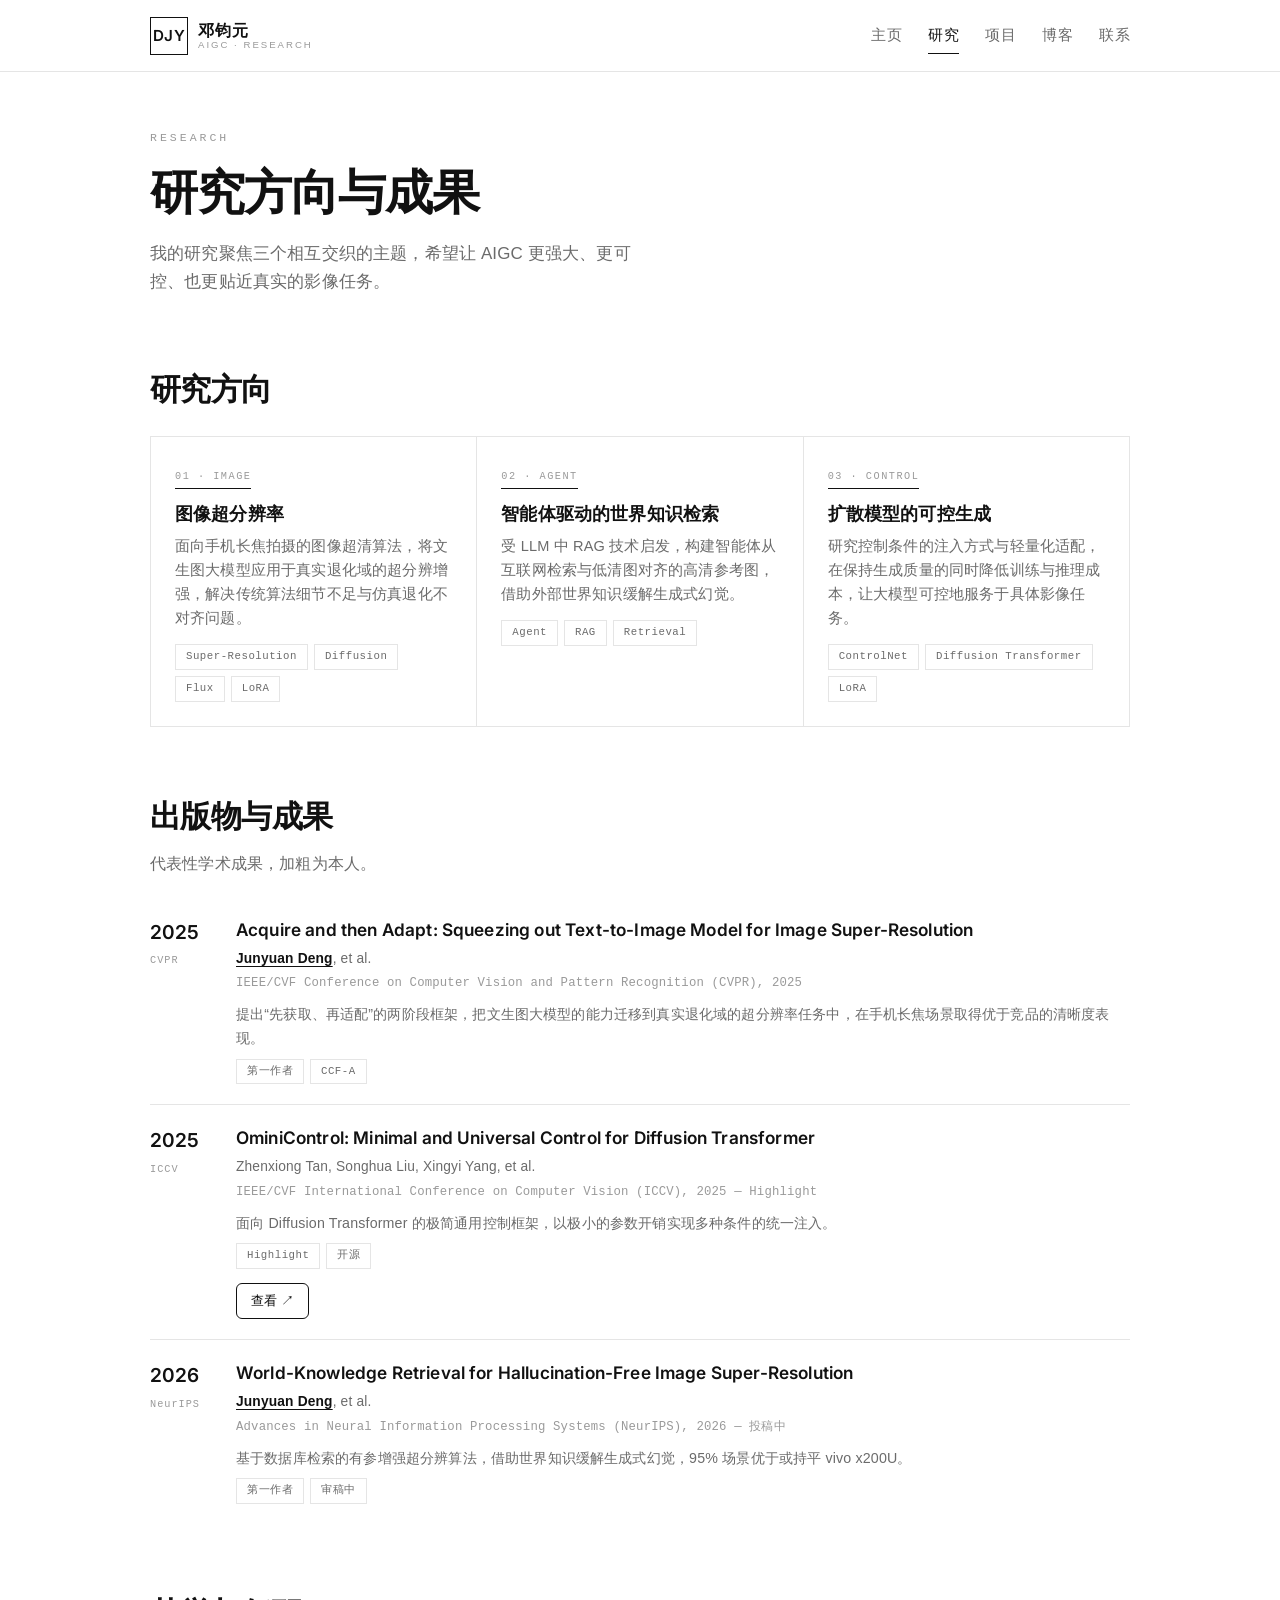
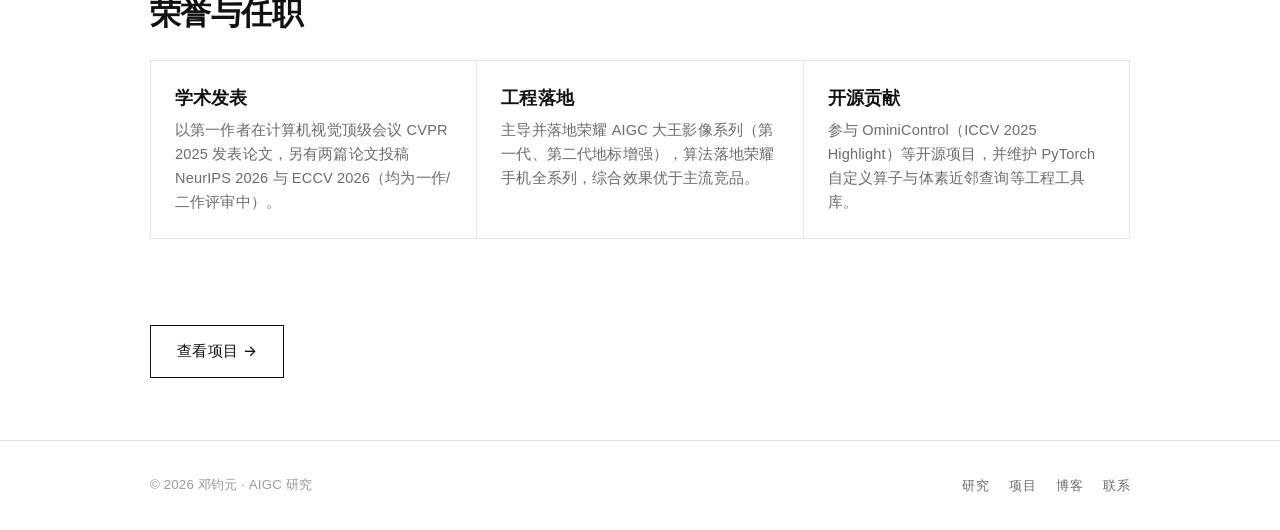
==== research.html @ bbff434f "构建个人主页：白底黑白极简风格静态站点 从参考站 junyuandeng.com 迁移界面与内容结构，适配 GitHub Pages 纯静态托管： - 内容层由后端 /api/content 改为仓库" ====
<!DOCTYPE html>
<html lang="zh-CN">
<head>
  <meta charset="UTF-8">
  <meta name="viewport" content="width=device-width, initial-scale=1.0">
  <title>研究 | {name} · AIGC</title>
  <meta name="description" content="{name}的研究方向与学术成果：图像超分辨率、世界知识检索、扩散模型可控生成，以及 CVPR 2025 等代表性论文。">
  <meta property="og:title" content="研究 | {name} · AIGC">
  <link rel="icon" href="data:image/svg+xml,<svg xmlns='http://www.w3.org/2000/svg' viewBox='0 0 100 100'><rect width='100' height='100' rx='18' fill='%23111'/><text x='50' y='68' font-size='46' text-anchor='middle' fill='%23fff' font-family='monospace'>D</text></svg>">
  <link rel="stylesheet" href="css/style.css">
</head>
<body data-page="research">
  <div id="siteHeader"></div>

  <main class="container">
    <section class="hero" style="padding-bottom:10px;">
      <div class="eyebrow">Research</div>
      <h1 class="hero-title" style="max-width:760px;">研究方向与成果</h1>
      <p class="lead">我的研究聚焦三个相互交织的主题，希望让 AIGC 更强大、更可控、也更贴近真实的影像任务。</p>
    </section>

    <section>
      <div class="section-head">
        <h2>研究方向</h2>
      </div>
      <div class="grid-3" id="researchCards" data-render></div>
    </section>

    <section>
      <div class="section-head">
        <h2>出版物与成果</h2>
        <p>代表性学术成果，加粗为本人。</p>
      </div>
      <div id="publications" data-render></div>
    </section>

    <section>
      <div class="section-head">
        <h2>荣誉与任职</h2>
      </div>
      <div class="grid-3" id="awards" data-render></div>
    </section>

    <section>
      <div class="section-foot">
        <a class="btn btn-ghost" href="projects.html">查看项目 →</a>
      </div>
    </section>
  </main>

  <div id="siteFooter"></div>

  <script src="js/partials.js"></script>
  <script src="js/render.js"></script>
  <script src="js/main.js"></script>
</body>
</html>
---- css/style.css ----
/* ============================================================
   邓钧元 · 个人主页 — 白底黑白极简风格
   主题: 纯白/浅灰底 + 黑白对比 + 大量留白 + 细分割线
   字体: 标题 Inter(几何无衬线) + 正文系统无衬线 + 等宽 mono
   ============================================================ */

@import url('https://fonts.googleapis.com/css2?family=Inter:wght@300;400;500;600;700&display=swap');

:root {
  /* 色板（黑白灰） */
  --bg: #ffffff;
  --bg-soft: #fafafa;
  --bg-card: #ffffff;
  --ink: #111111;
  --ink-soft: #3a3a3a;
  --ink-dim: #6b6b6b;
  --ink-faint: #9a9a9a;
  --line: #e5e5e5;
  --line-soft: #eeeeee;
  --accent: #000000;
  --accent-rev: #ffffff;

  --radius: 12px;
  --radius-sm: 8px;
  --shadow: 0 18px 48px rgba(0, 0, 0, .06);

  --display: "Inter", "PingFang SC", "Source Han Sans SC", "Microsoft YaHei",
             -apple-system, "Helvetica Neue", sans-serif;
  --sans: -apple-system, BlinkMacSystemFont, "Segoe UI", "PingFang SC",
          "Hiragino Sans GB", "Microsoft YaHei", "Helvetica Neue", sans-serif;
  --mono: "JetBrains Mono", "SFMono-Regular", ui-monospace, Consolas, "Courier New", monospace;

  --nav-h: 72px;
  --maxw: 1020px;
}

* { box-sizing: border-box; margin: 0; padding: 0; }

html { scroll-behavior: smooth; }

body {
  font-family: var(--sans);
  background: var(--bg);
  color: var(--ink-soft);
  line-height: 1.66;
  letter-spacing: .01em;
  font-size: 1rem;
  -webkit-font-smoothing: antialiased;
  text-rendering: optimizeLegibility;
}

a { color: var(--ink); text-decoration: none; transition: opacity .2s; border-bottom: 1px solid var(--line); }
a:hover { opacity: .55; }

img { max-width: 100%; display: block; }
::selection { background: var(--ink); color: var(--accent-rev); }

/* ---------- 布局容器 ---------- */
.container { max-width: var(--maxw); margin: 0 auto; padding: 0 20px; }

/* ---------- 顶部导航 ---------- */
.nav {
  position: sticky;
  top: 0;
  z-index: 100;
  height: var(--nav-h);
  background: rgba(255, 255, 255, .9);
  backdrop-filter: blur(8px);
  border-bottom: 1px solid var(--line);
}
.nav-inner {
  height: 100%;
  display: flex;
  align-items: center;
  justify-content: space-between;
}
.brand {
  display: flex;
  align-items: center;
  gap: 10px;
  color: var(--ink);
  border: none;
}
.brand .logo {
  width: 38px;
  height: 38px;
  flex-shrink: 0;
  border: 1px solid var(--ink);
  display: grid;
  place-items: center;
  font-family: var(--display);
  font-size: .95rem;
  font-weight: 600;
  letter-spacing: .5px;
}
.brand-name { display: flex; flex-direction: column; line-height: 1.15; }
.brand .name-cn {
  font-family: var(--display);
  font-size: 1.02rem;
  font-weight: 600;
  letter-spacing: 1px;
  color: var(--ink);
}
.brand small {
  font-size: .6rem;
  font-weight: 400;
  color: var(--ink-faint);
  letter-spacing: 2px;
  text-transform: uppercase;
}
.nav-links { display: flex; gap: 26px; align-items: center; }
.nav-links a {
  color: var(--ink-dim);
  border: none;
  padding: 6px 0;
  font-size: .92rem;
  letter-spacing: .5px;
  position: relative;
}
.nav-links a::after {
  content: "";
  position: absolute;
  left: 0; bottom: 0;
  width: 0; height: 1px;
  background: var(--ink);
  transition: width .25s;
}
.nav-links a:hover { opacity: 1; }
.nav-links a:hover::after { width: 100%; }
.nav-links a.active { color: var(--ink); }
.nav-links a.active::after { width: 100%; }

.nav-toggle {
  display: none;
  background: none;
  border: none;
  color: var(--ink);
  font-size: 1.5rem;
  cursor: pointer;
  line-height: 1;
}

/* ---------- Hero ---------- */
.hero { padding: 56px 0 34px; }
.hero-grid {
  display: grid;
  grid-template-columns: 1.3fr 1fr;
  gap: 44px;
  align-items: center;
}
.eyebrow {
  font-family: var(--mono);
  font-size: .72rem;
  color: var(--ink-faint);
  letter-spacing: 3px;
  text-transform: uppercase;
  margin-bottom: 16px;
}
h1.hero-title {
  font-family: var(--display);
  font-size: clamp(2rem, 4.4vw, 3rem);
  font-weight: 600;
  line-height: 1.22;
  letter-spacing: -.02em;
  color: var(--ink);
  margin-bottom: 18px;
}
.hero .lead {
  color: var(--ink-dim);
  font-size: 1.06rem;
  max-width: 500px;
  margin-bottom: 26px;
}
.hero .lead strong { color: var(--ink); font-weight: 600; }

.hero-actions { display: flex; gap: 16px; flex-wrap: wrap; }

/* 按钮 */
.btn {
  display: inline-flex;
  align-items: center;
  gap: 8px;
  padding: 13px 26px;
  font-family: var(--display);
  font-size: .92rem;
  font-weight: 500;
  letter-spacing: .4px;
  cursor: pointer;
  border: 1px solid var(--ink);
  transition: all .2s;
}
.btn-primary { background: var(--ink); color: var(--accent-rev); border-bottom: 1px solid var(--ink); }
.btn-primary:hover { background: transparent; color: var(--ink); opacity: 1; }
.btn-ghost { background: transparent; color: var(--ink); }
.btn-ghost:hover { background: var(--ink); color: var(--accent-rev); opacity: 1; }

/* Hero 右侧头像卡 */
.avatar-card {
  background: var(--bg-soft);
  border: 1px solid var(--line);
  border-radius: var(--radius);
  padding: 28px 24px;
  text-align: center;
}
.avatar-photo {
  width: 100%;
  max-width: 230px;
  aspect-ratio: 4 / 5;
  margin: 0 auto 16px;
  border-radius: 10px;
  overflow: hidden;
  background: #f0f0f0;
  border: 1px solid var(--line);
  display: grid;
  place-items: center;
}
.avatar-photo img { width: 100%; height: 100%; object-fit: cover; }
.avatar-photo .avatar-initials {
  font-family: var(--display);
  font-size: 3rem;
  font-weight: 600;
  color: var(--ink-faint);
  letter-spacing: 2px;
}
.avatar-photo.has-photo .avatar-initials { display: none; }
.avatar-name {
  font-family: var(--display);
  font-size: 1.5rem;
  font-weight: 600;
  color: var(--ink);
  margin-bottom: 4px;
}
.avatar-name-en {
  font-family: var(--mono);
  font-size: .72rem;
  letter-spacing: 2px;
  text-transform: uppercase;
  color: var(--ink-faint);
  margin-bottom: 10px;
}
.avatar-title { font-size: .96rem; color: var(--ink); margin-bottom: 6px; }
.avatar-headline { font-size: .84rem; color: var(--ink-dim); margin-bottom: 16px; line-height: 1.6; }
.avatar-email {
  display: inline-block;
  font-family: var(--mono);
  font-size: .8rem;
  color: var(--ink-dim);
  border-bottom: 1px solid var(--ink);
  padding-bottom: 2px;
  word-break: break-all;
}
.avatar-email:hover { opacity: .6; }

/* 经历卡片 */
.exp-list {
  display: grid;
  grid-template-columns: 1fr 1fr;
  gap: 1px;
  background: var(--line);
  border: 1px solid var(--line);
}
.exp-card { background: var(--bg-card); padding: 22px; transition: background .2s; }
.exp-card:hover { background: var(--bg-soft); }
.exp-head { margin-bottom: 8px; }
.exp-title {
  font-family: var(--display);
  font-size: 1.14rem;
  font-weight: 600;
  color: var(--ink);
  margin-bottom: 3px;
}
.exp-role { font-size: .92rem; color: var(--ink-dim); margin-bottom: 4px; }
.exp-period {
  font-family: var(--mono);
  font-size: .74rem;
  color: var(--ink-faint);
  letter-spacing: .5px;
}
.exp-desc { font-size: .92rem; color: var(--ink-dim); margin-bottom: 10px; }
.exp-detail {
  font-size: .9rem;
  color: var(--ink-dim);
  margin-bottom: 12px;
  line-height: 1.7;
}
.exp-link-wrap { margin-top: 14px; }
.exp-link {
  display: inline-flex;
  align-items: center;
  gap: 4px;
  font-size: .84rem;
  color: var(--ink);
  border: 1px solid var(--ink);
  padding: 6px 14px;
  border-radius: 6px;
  transition: all .18s;
}
.exp-link:hover { background: var(--ink); color: var(--accent-rev); opacity: 1; }

/* ---------- 段落通用 ---------- */
section { padding: 32px 0; }
.section-head { margin-bottom: 20px; }
.section-head h2 {
  font-family: var(--display);
  font-weight: 600;
  font-size: clamp(1.55rem, 2.6vw, 1.95rem);
  color: var(--ink);
  letter-spacing: -.02em;
  margin-bottom: 8px;
}
.section-head p { color: var(--ink-dim); max-width: 580px; font-size: .97rem; }
.section-foot { margin-top: 22px; }

/* ---------- 统计条 ---------- */
.stats-row {
  display: grid;
  grid-template-columns: repeat(4, 1fr);
  border-top: 1px solid var(--line);
  border-bottom: 1px solid var(--line);
}
.stat-card { padding: 24px 8px; text-align: center; border-right: 1px solid var(--line); }
.stat-card:last-child { border-right: none; }
.stat-card .num {
  font-family: var(--display);
  font-size: 2.2rem;
  font-weight: 600;
  font-variant-numeric: tabular-nums;
  color: var(--ink);
  line-height: 1.1;
}
.stat-card .lbl {
  color: var(--ink-faint);
  font-size: .72rem;
  letter-spacing: 1px;
  margin-top: 8px;
  text-transform: uppercase;
}

/* ---------- 卡片网格（细线框） ---------- */
.grid-2 { display: grid; grid-template-columns: 1fr 1fr; gap: 1px; background: var(--line); border: 1px solid var(--line); }
.grid-3 { display: grid; grid-template-columns: repeat(3, 1fr); gap: 1px; background: var(--line); border: 1px solid var(--line); }

/* 奇数张卡片时最后一张横跨整行，避免网格出现空白格 */
.grid-2 > :last-child:nth-child(odd) { grid-column: 1 / -1; }

.card { background: var(--bg-card); padding: 24px; transition: background .2s; }
.card:hover { background: var(--bg-soft); }
.card .chip {
  display: inline-block;
  font-family: var(--mono);
  font-size: .64rem;
  letter-spacing: 1.5px;
  color: var(--ink-faint);
  text-transform: uppercase;
  border-bottom: 1px solid var(--ink);
  padding-bottom: 3px;
  margin-bottom: 12px;
}
.card h3 { font-size: 1.12rem; font-family: var(--display); color: var(--ink); font-weight: 600; margin-bottom: 8px; line-height: 1.4; }
.card p { font-size: .91rem; color: var(--ink-dim); }
.card .meta { font-family: var(--mono); font-size: .72rem; color: var(--ink-faint); margin-top: 12px; }
.card .tags { display: flex; flex-wrap: wrap; gap: 6px; margin-top: 14px; }
.tag {
  font-family: var(--mono);
  font-size: .67rem;
  letter-spacing: .5px;
  padding: 3px 10px;
  border: 1px solid var(--line);
  color: var(--ink-dim);
}

/* ---------- 出版物 ---------- */
.pub-item {
  display: grid;
  grid-template-columns: auto 1fr;
  gap: 20px;
  padding: 20px 0;
  border-bottom: 1px solid var(--line);
}
.pub-item:last-child { border-bottom: none; }
.pub-badge { min-width: 66px; }
.pub-badge .yr { display: block; font-family: var(--display); font-size: 1.2rem; font-weight: 600; color: var(--ink); }
.pub-badge .type { font-family: var(--mono); font-size: .64rem; letter-spacing: 1px; color: var(--ink-faint); margin-top: 4px; display: block; }
.pub-title { font-family: var(--display); font-size: 1.08rem; font-weight: 600; color: var(--ink); margin-bottom: 6px; line-height: 1.45; }
.pub-authors { font-size: .86rem; color: var(--ink-dim); margin-bottom: 4px; }
.pub-authors .me { font-weight: 600; color: var(--ink); text-decoration: underline; text-underline-offset: 3px; }
.pub-venue { font-size: .77rem; color: var(--ink-faint); font-family: var(--mono); line-height: 1.6; }
.pub-badges { margin-top: 8px; display: flex; flex-wrap: wrap; gap: 6px; }
.pub-detail { font-size: .89rem; color: var(--ink-dim); margin-top: 8px; line-height: 1.7; }

/* 论文卡片（首页） */
.paper-grid { display: grid; grid-template-columns: 1fr 1fr; gap: 1px; background: var(--line); border: 1px solid var(--line); }
.paper-card {
  background: var(--bg-card);
  padding: 22px;
  transition: background .2s;
  display: flex;
  flex-direction: column;
}
.paper-card:hover { background: var(--bg-soft); }
.paper-meta { display: flex; align-items: baseline; gap: 10px; margin-bottom: 12px; }
.paper-year { font-family: var(--display); font-size: 1.22rem; font-weight: 600; color: var(--ink); }
.paper-type { font-family: var(--mono); font-size: .68rem; letter-spacing: 1px; color: var(--ink-faint); }
.paper-title {
  font-family: var(--display);
  font-weight: 600;
  font-size: 1.02rem;
  line-height: 1.45;
  color: var(--ink);
  margin-bottom: 10px;
  flex: 1;
}
.paper-authors { font-size: .84rem; color: var(--ink-dim); margin-bottom: 8px; }
.paper-authors .me { font-weight: 600; color: var(--ink); text-decoration: underline; text-underline-offset: 3px; }
.paper-more { font-style: normal; color: var(--ink-faint); }
.paper-venue { font-family: var(--mono); font-size: .73rem; color: var(--ink-faint); margin-bottom: 10px; line-height: 1.6; }
.paper-badges { display: flex; flex-wrap: wrap; gap: 6px; margin-top: auto; }
.paper-detail { font-size: .89rem; color: var(--ink-dim); margin-bottom: 12px; line-height: 1.7; }
.paper-link-wrap { margin-top: 14px; }
.paper-link {
  display: inline-flex;
  align-items: center;
  gap: 4px;
  font-size: .83rem;
  color: var(--ink);
  border: 1px solid var(--ink);
  padding: 6px 14px;
  border-radius: 6px;
  transition: all .18s;
}
.paper-link:hover { background: var(--ink); color: var(--accent-rev); opacity: 1; }

/* 整卡可点 */
.u-card-clickable { position: relative; }
.u-card-clickable.is-clickable { cursor: pointer; }
.card-corner {
  position: absolute;
  top: 12px;
  right: 14px;
  font-size: .8rem;
  color: var(--ink-faint);
  transition: color .18s;
}
.u-card-clickable.is-clickable:hover .card-corner { color: var(--ink); }
.u-card-clickable.is-clickable:focus-visible { outline: 2px solid var(--ink); outline-offset: -2px; }

/* ---------- 博客 ---------- */
.blog-list { display: grid; gap: 1px; background: var(--line); border: 1px solid var(--line); }
.blog-item { background: var(--bg-card); padding: 24px; transition: background .2s; }
.blog-item:hover { background: var(--bg-soft); }
.blog-meta {
  display: flex;
  align-items: center;
  gap: 12px;
  font-family: var(--mono);
  font-size: .71rem;
  color: var(--ink-faint);
  letter-spacing: .5px;
  margin-bottom: 10px;
}
.blog-meta .cat { color: var(--ink); font-weight: 600; }
.blog-item h3 { margin-bottom: 8px; }
.blog-item h3 a {
  font-family: var(--display);
  font-weight: 600;
  font-size: 1.18rem;
  color: var(--ink);
  border: none;
  line-height: 1.4;
}
.blog-item h3 a:hover { opacity: .5; }
.blog-item p { color: var(--ink-dim); font-size: .91rem; margin-bottom: 12px; }
.blog-read {
  font-size: .84rem;
  color: var(--ink);
  border-bottom: 1px solid var(--ink);
  padding-bottom: 2px;
}

/* 文章正文 */
.post-wrap { max-width: 720px; margin: 0 auto; }
.post-title {
  font-family: var(--display);
  font-size: clamp(1.6rem, 3.4vw, 2.1rem);
  font-weight: 600;
  line-height: 1.38;
  margin-bottom: 16px;
  color: var(--ink);
  letter-spacing: -.01em;
}
.post-body { border-top: 1px solid var(--line); padding-top: 26px; }
.post-body p {
  margin-bottom: 1.4em;
  color: var(--ink-soft);
  font-size: 1.03rem;
  line-height: 1.85;
}
.post-foot { margin-top: 40px; }

/* ---------- 联系 ---------- */
.contact-intro { max-width: 620px; }
/* 卡片数量为奇数时，最后一张横跨整行，避免出现空白格 */
.contact-links {
  display: grid;
  grid-template-columns: 1fr 1fr;
  gap: 1px;
  background: var(--line);
  border: 1px solid var(--line);
  margin-top: 22px;
}
.contact-links > :last-child:nth-child(odd) { grid-column: 1 / -1; }
.contact-card {
  display: flex;
  align-items: center;
  gap: 14px;
  background: var(--bg-card);
  padding: 20px 18px;
  border: none;
  transition: background .2s;
}
.contact-card:hover { background: var(--bg-soft); opacity: 1; }
.contact-card .ic {
  width: 42px; height: 42px;
  border: 1px solid var(--line);
  display: grid;
  place-items: center;
  font-size: 1.1rem;
  flex-shrink: 0;
}
.contact-card .tt { font-family: var(--display); font-weight: 600; color: var(--ink); }
.contact-card .ss { font-size: .78rem; color: var(--ink-faint); word-break: break-all; font-family: var(--mono); }

/* ---------- 页脚 ---------- */
.footer { border-top: 1px solid var(--line); padding: 28px 0; margin-top: 30px; }
.footer-inner { display: flex; justify-content: space-between; align-items: center; gap: 20px; flex-wrap: wrap; }
.footer .copy { color: var(--ink-faint); font-size: .83rem; }
.footer .nav-links { gap: 20px; }
.footer .nav-links a { font-size: .8rem; color: var(--ink-dim); }

/* ---------- 动画 ---------- */
.reveal { opacity: 0; transform: translateY(18px); transition: opacity .6s ease, transform .6s ease; }
.reveal.in { opacity: 1; transform: none; }

/* 减少动效偏好 */
@media (prefers-reduced-motion: reduce) {
  html { scroll-behavior: auto; }
  .reveal { opacity: 1; transform: none; transition: none; }
}

/* ---------- 响应式 ---------- */
@media (max-width: 860px) {
  .hero { padding: 32px 0 24px; }
  .hero-grid { grid-template-columns: 1fr; gap: 30px; }
  .grid-3 { grid-template-columns: repeat(2, 1fr); }
  .stats-row { grid-template-columns: repeat(2, 1fr); }
  .stat-card:nth-child(2) { border-right: none; }
  .stat-card:nth-child(-n+2) { border-bottom: 1px solid var(--line); }
  .nav-links {
    position: fixed;
    top: var(--nav-h);
    left: 0; right: 0;
    flex-direction: column;
    align-items: flex-start;
    background: var(--bg);
    border-bottom: 1px solid var(--line);
    padding: 14px 26px;
    gap: 6px;
    transform: translateY(-10px);
    opacity: 0;
    pointer-events: none;
    transition: opacity .2s, transform .2s;
  }
  .nav-links.open { transform: none; opacity: 1; pointer-events: auto; }
  .nav-links a { width: 100%; }
  .nav-toggle { display: block; }
  .contact-links, .exp-list, .paper-grid { grid-template-columns: 1fr; }
  section { padding: 24px 0; }
  .container { padding: 0 16px; }
}

@media (max-width: 560px) {
  .grid-2, .grid-3 { grid-template-columns: 1fr; }
  .stats-row { grid-template-columns: repeat(2, 1fr); }
  .pub-item { grid-template-columns: 1fr; gap: 8px; }
  .hero-actions .btn { width: 100%; justify-content: center; }
}

/* ---------- 打印 ---------- */
@media print {
  .nav, .footer, .hero-actions { display: none; }
  body { color: #000; }
  .reveal { opacity: 1; transform: none; }
}
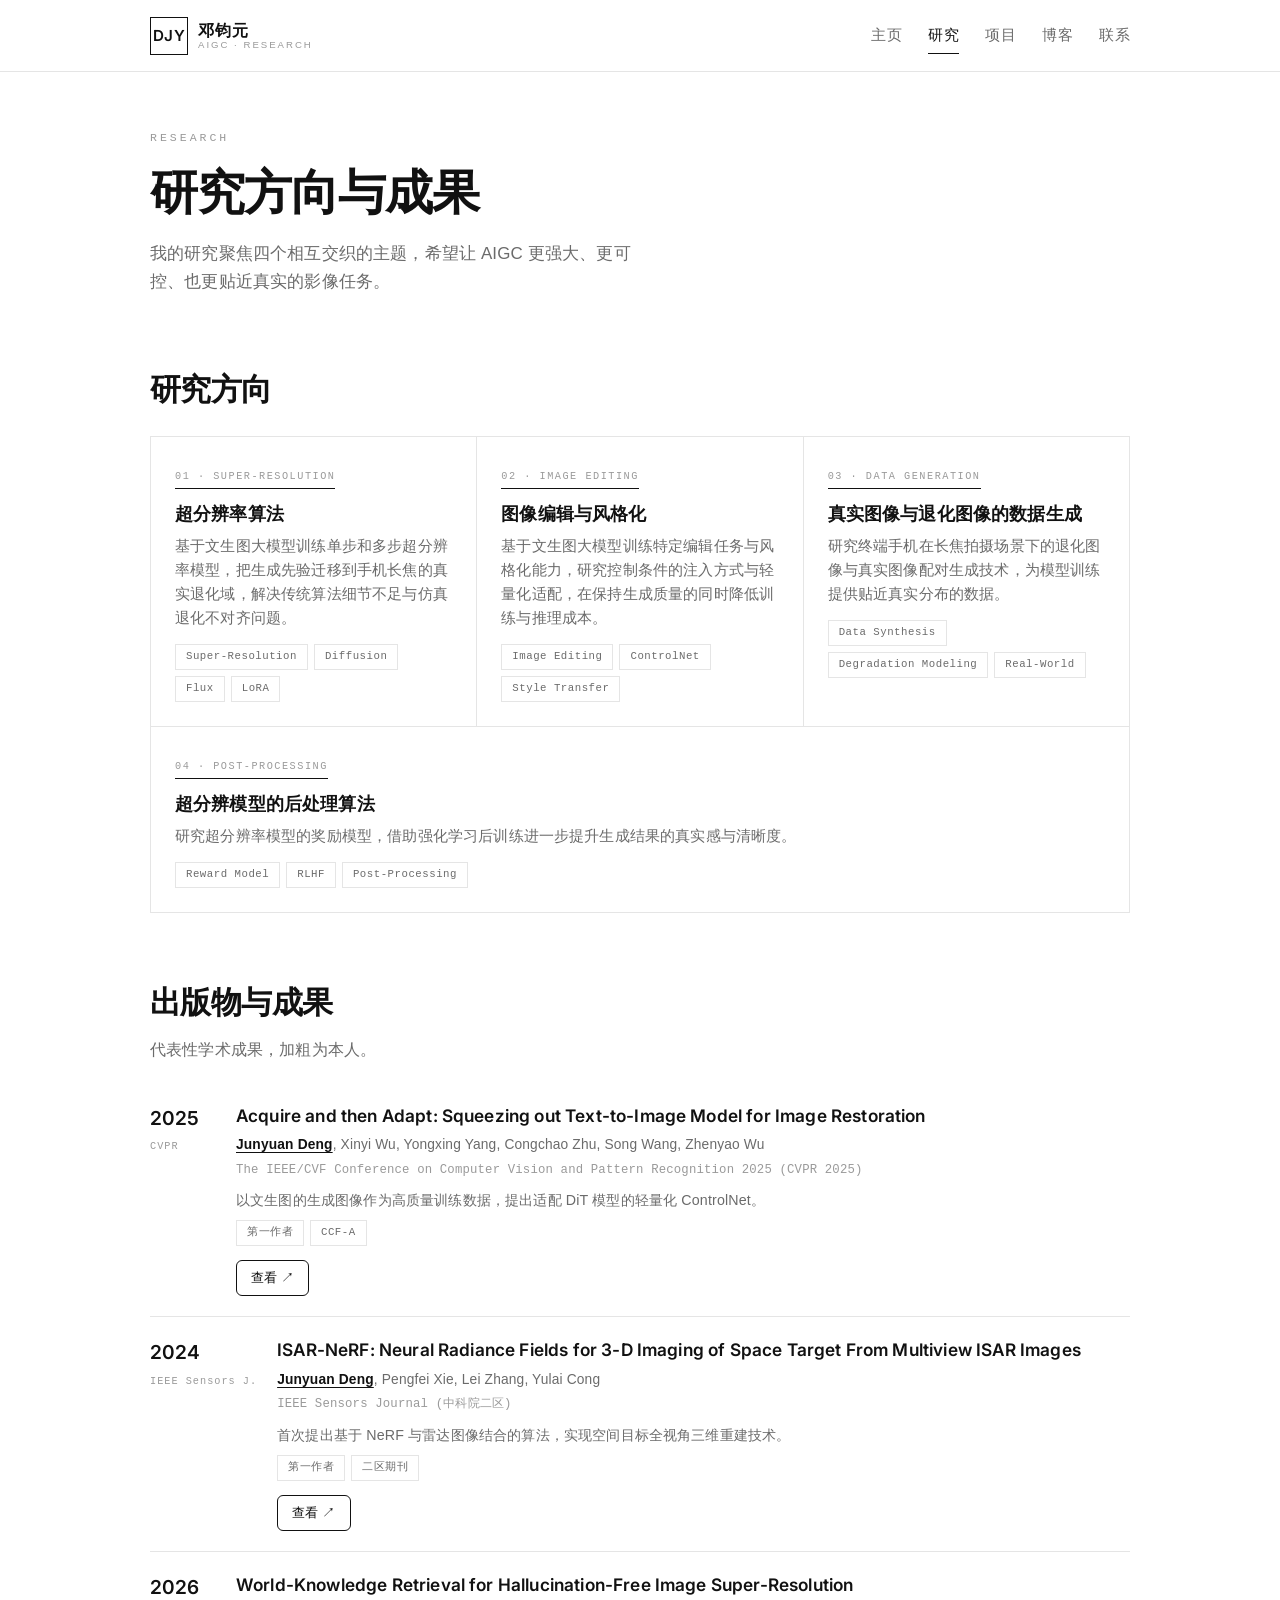
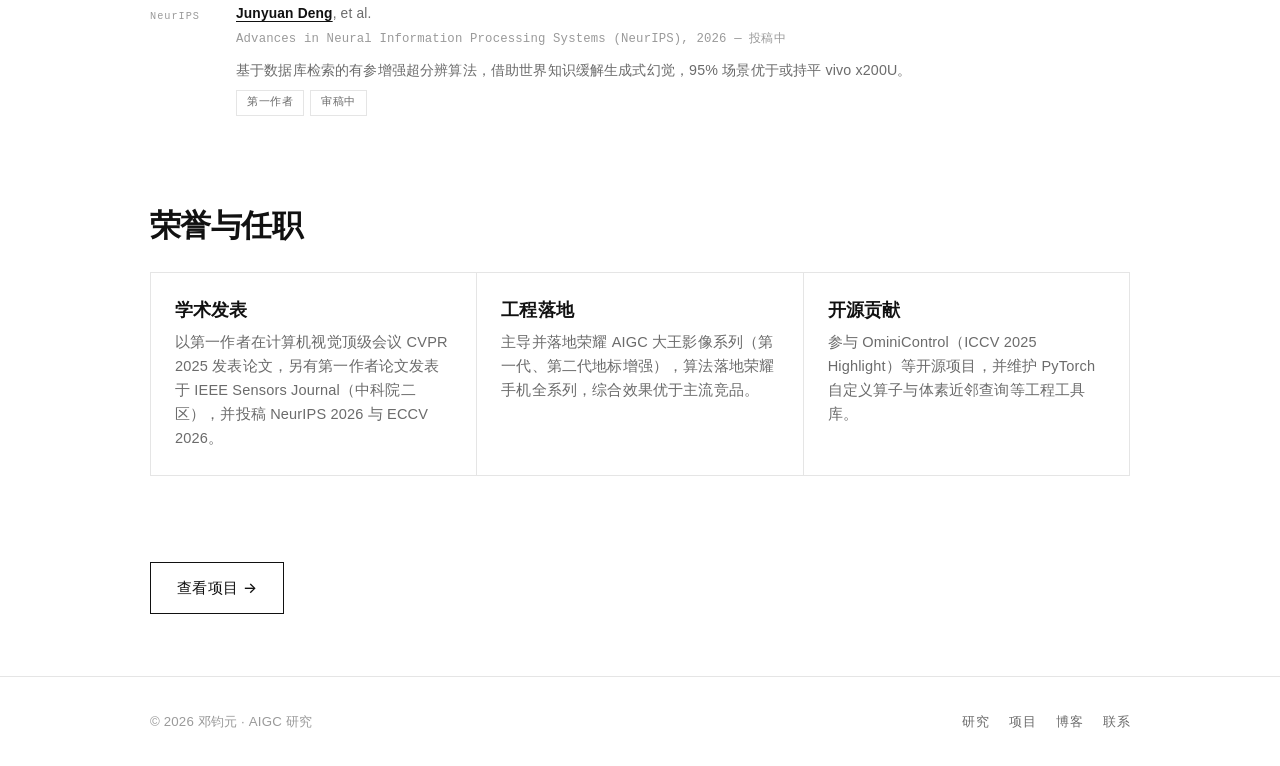
==== commit f659751a: "补充真实个人资料并修正网格与统计 从旧站 config.js 合并真实信息： - 联系方式补全：Gmail、办公地点、电话；头像使用 GitHub 头像 - 工作经历补至 3 条（荣耀 / 中山大学硕" ====
--- a/research.html
+++ b/research.html
@@ -16,7 +16,7 @@
     <section class="hero" style="padding-bottom:10px;">
       <div class="eyebrow">Research</div>
       <h1 class="hero-title" style="max-width:760px;">研究方向与成果</h1>
-      <p class="lead">我的研究聚焦三个相互交织的主题，希望让 AIGC 更强大、更可控、也更贴近真实的影像任务。</p>
+      <p class="lead">我的研究聚焦四个相互交织的主题，希望让 AIGC 更强大、更可控、也更贴近真实的影像任务。</p>
     </section>
 
     <section>
--- a/css/style.css
+++ b/css/style.css
@@ -342,6 +342,13 @@
 
 /* 奇数张卡片时最后一张横跨整行，避免网格出现空白格 */
 .grid-2 > :last-child:nth-child(odd) { grid-column: 1 / -1; }
+
+/* 三列布局：最后一行不满 3 张时让末张卡片加宽，避免右侧留空白格。
+   4 张（余 1）→ 末张跨 3 列；5 张（余 2）→ 末张跨 2 列；6 张 → 正好两行不变。
+   用 :has() 精确判断最后一个子元素在 3 列网格中的位置；
+   旧浏览器忽略此规则，退化为普通网格，不影响内容可读性。 */
+.grid-3:has(> :last-child:nth-child(3n + 1)):not(:has(> :nth-child(6))) > :last-child { grid-column: 1 / -1; }
+.grid-3:has(> :last-child:nth-child(3n + 2)) > :last-child { grid-column: span 2; }
 
 .card { background: var(--bg-card); padding: 24px; transition: background .2s; }
 .card:hover { background: var(--bg-soft); }
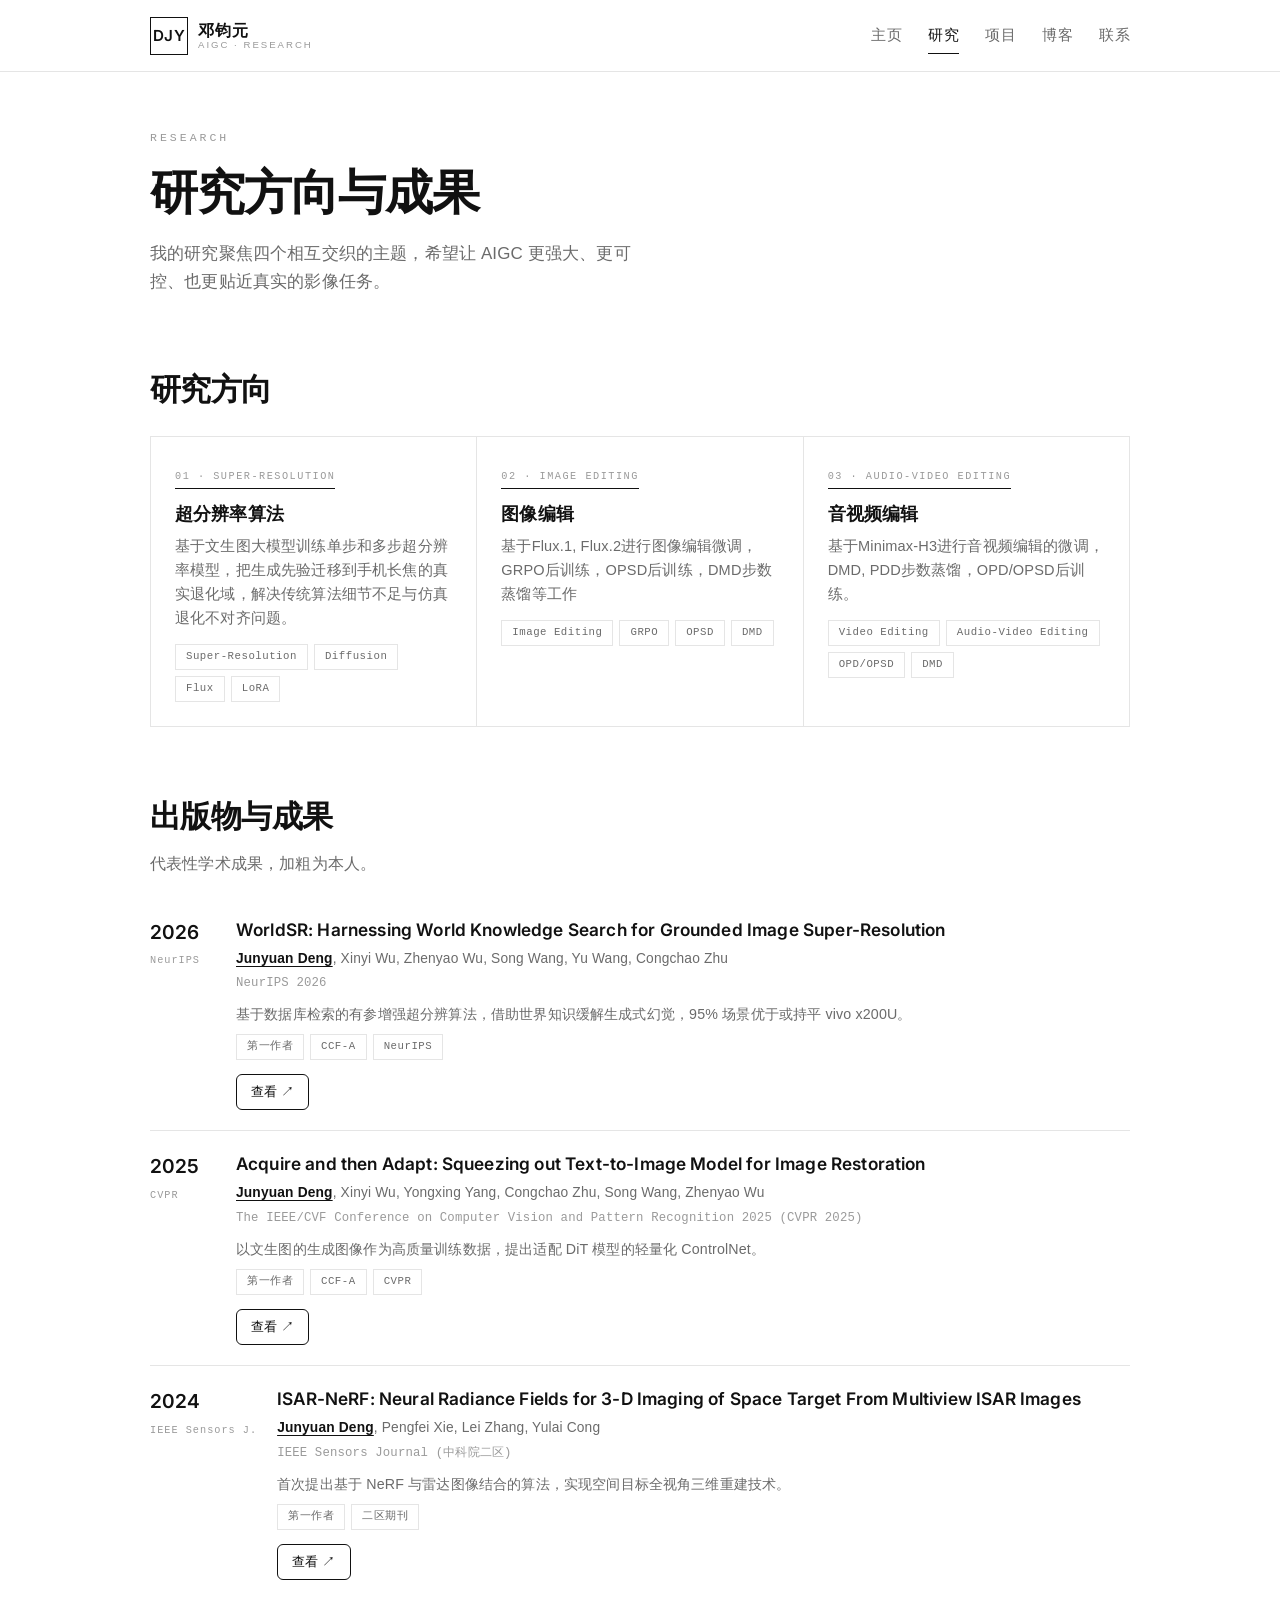
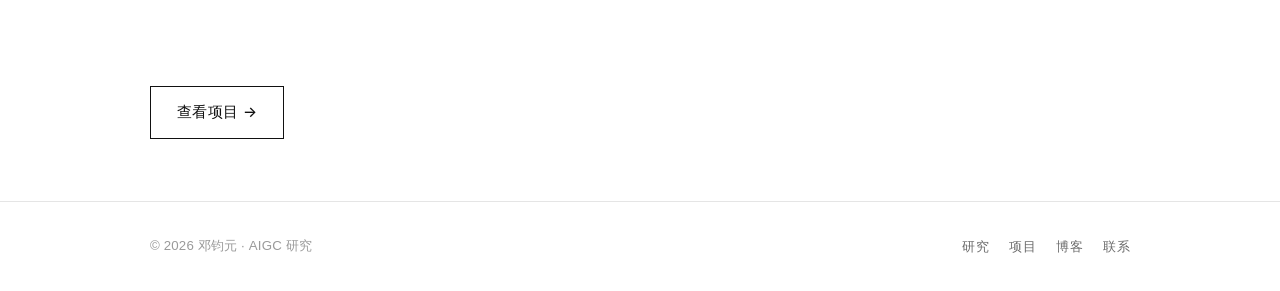
==== commit 698bec1c: "更新内容：精简经历与方向，补充 Flux/音视频编辑 内容（data/content.json）： - 姓名改为 Junyuan Deng (邓钧元) - 工作经历精简为 1 条（荣耀），移除本科/硕" ====
--- a/research.html
+++ b/research.html
@@ -34,7 +34,7 @@
       <div id="publications" data-render></div>
     </section>
 
-    <section>
+    <section id="awardsSection" hidden>
       <div class="section-head">
         <h2>荣誉与任职</h2>
       </div>
--- a/css/style.css
+++ b/css/style.css
@@ -311,10 +311,11 @@
 .section-head p { color: var(--ink-dim); max-width: 580px; font-size: .97rem; }
 .section-foot { margin-top: 22px; }
 
-/* ---------- 统计条 ---------- */
+/* ---------- 统计条 ----------
+   列数由卡片数量决定（JS 写入 --stat-cols），这样增删统计项都不用改 CSS */
 .stats-row {
   display: grid;
-  grid-template-columns: repeat(4, 1fr);
+  grid-template-columns: repeat(var(--stat-cols, 4), 1fr);
   border-top: 1px solid var(--line);
   border-bottom: 1px solid var(--line);
 }
@@ -559,9 +560,13 @@
   .hero { padding: 32px 0 24px; }
   .hero-grid { grid-template-columns: 1fr; gap: 30px; }
   .grid-3 { grid-template-columns: repeat(2, 1fr); }
+  /* 移动端统计改为两列；用 nth-child 处理任意卡片数量的分隔线 */
   .stats-row { grid-template-columns: repeat(2, 1fr); }
-  .stat-card:nth-child(2) { border-right: none; }
-  .stat-card:nth-child(-n+2) { border-bottom: 1px solid var(--line); }
+  .stat-card { border-right: 1px solid var(--line); border-bottom: 1px solid var(--line); }
+  .stat-card:nth-child(2n) { border-right: none; }
+  .stat-card:last-child { border-bottom: none; }
+  /* 最后一行只有一个时，横跨整行 */
+  .stat-card:last-child:nth-child(odd) { grid-column: 1 / -1; border-right: none; }
   .nav-links {
     position: fixed;
     top: var(--nav-h);
